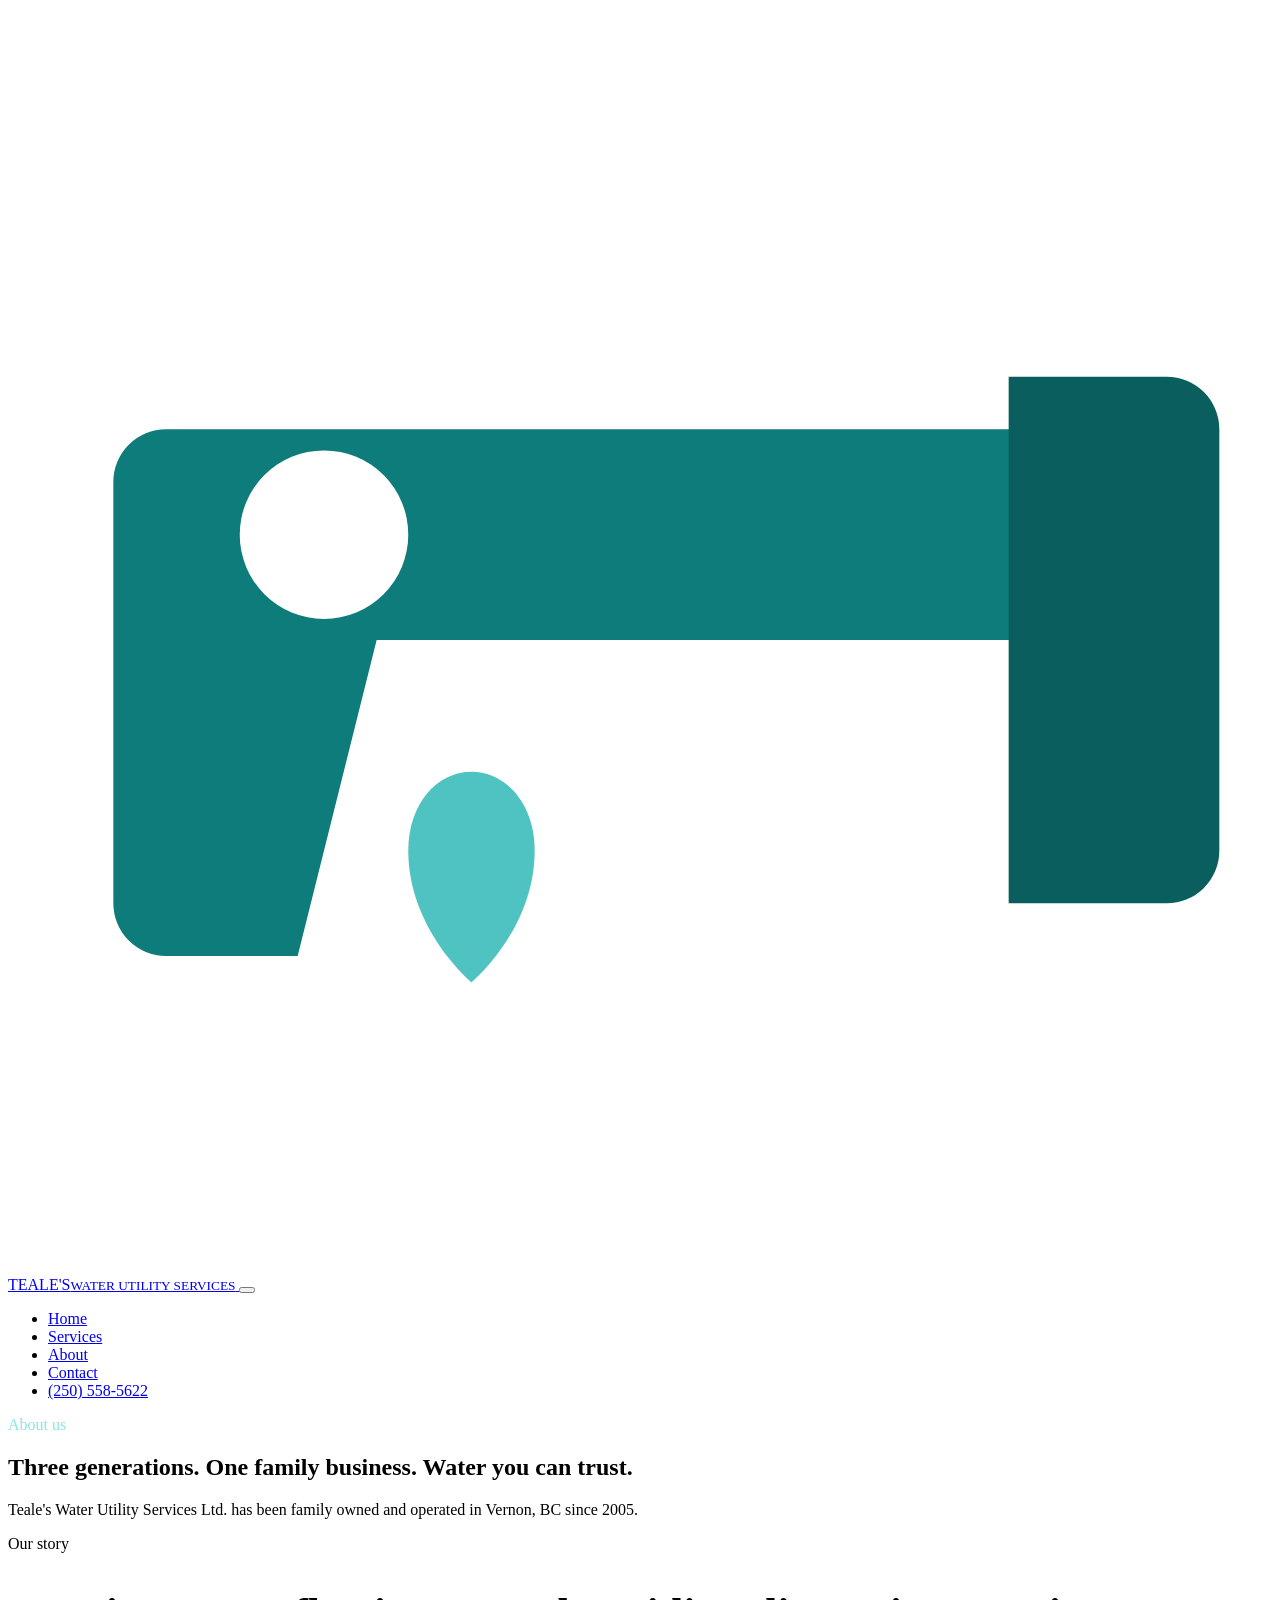
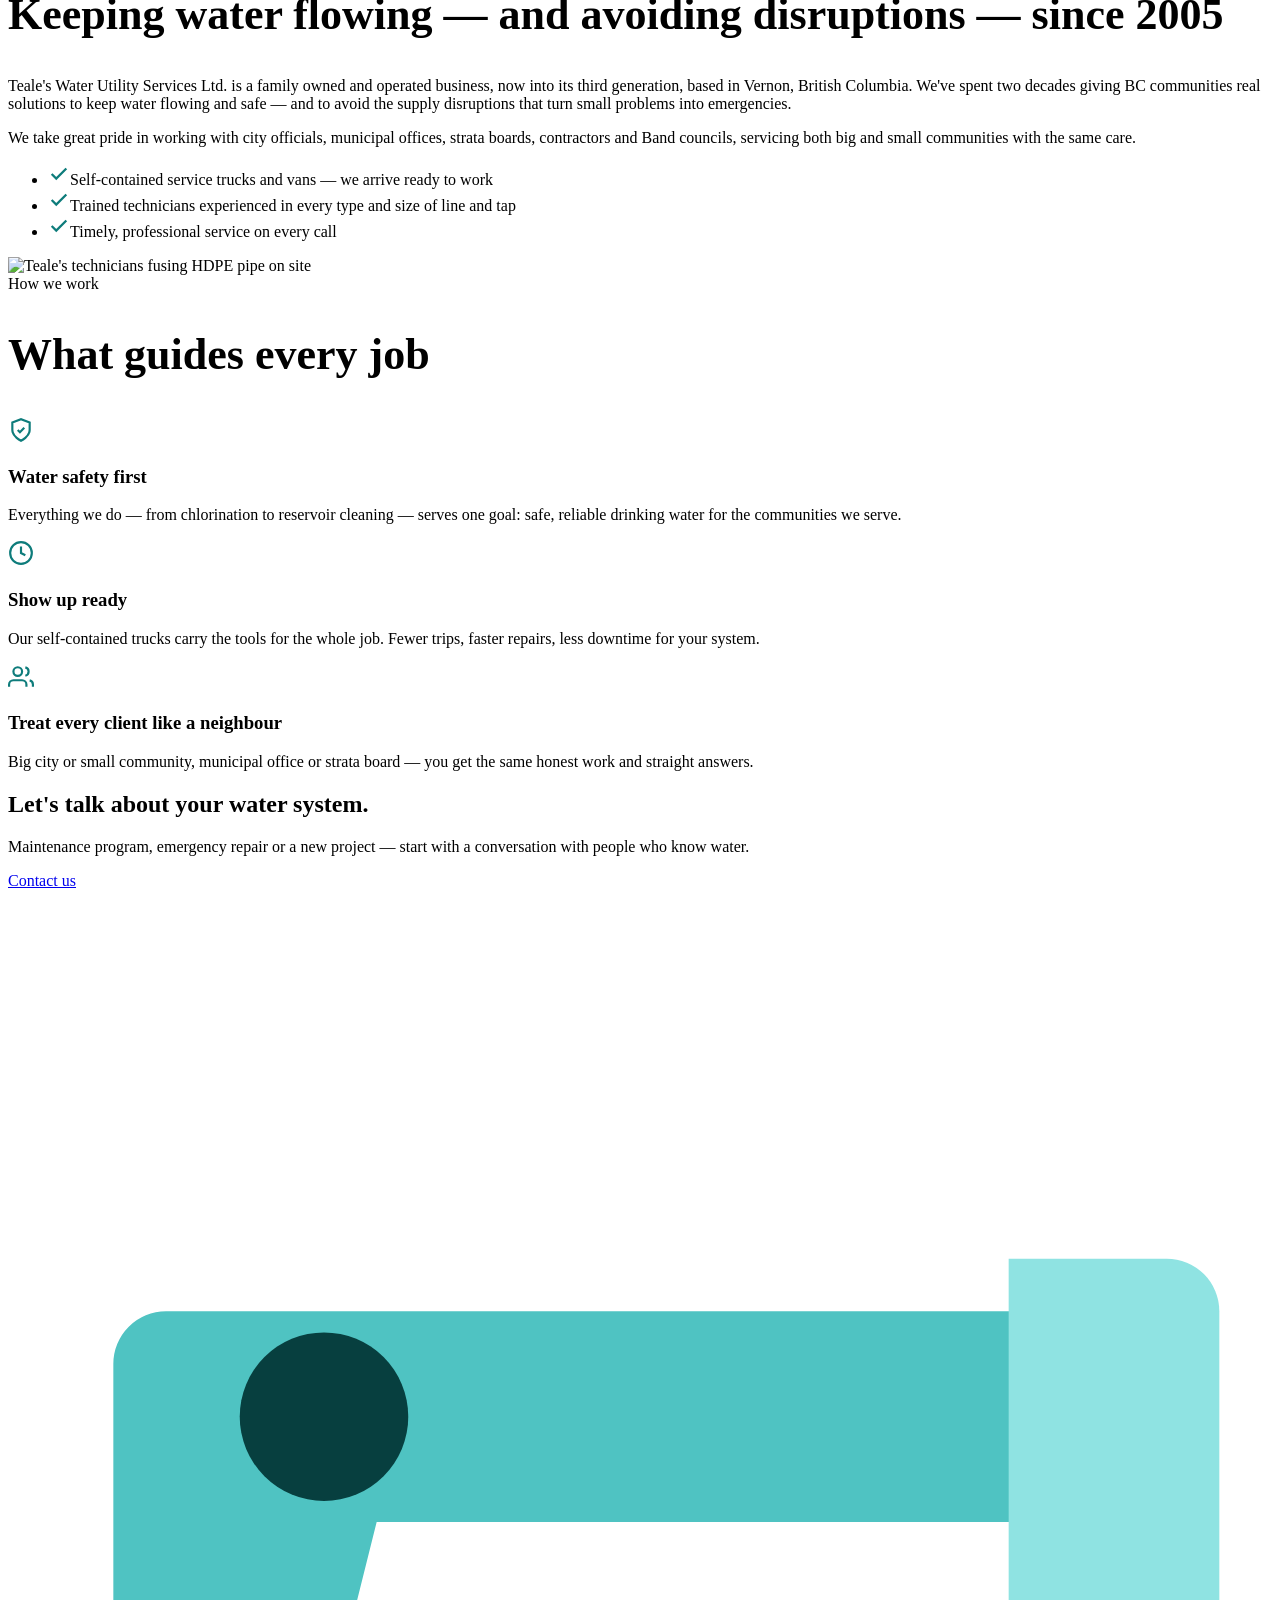
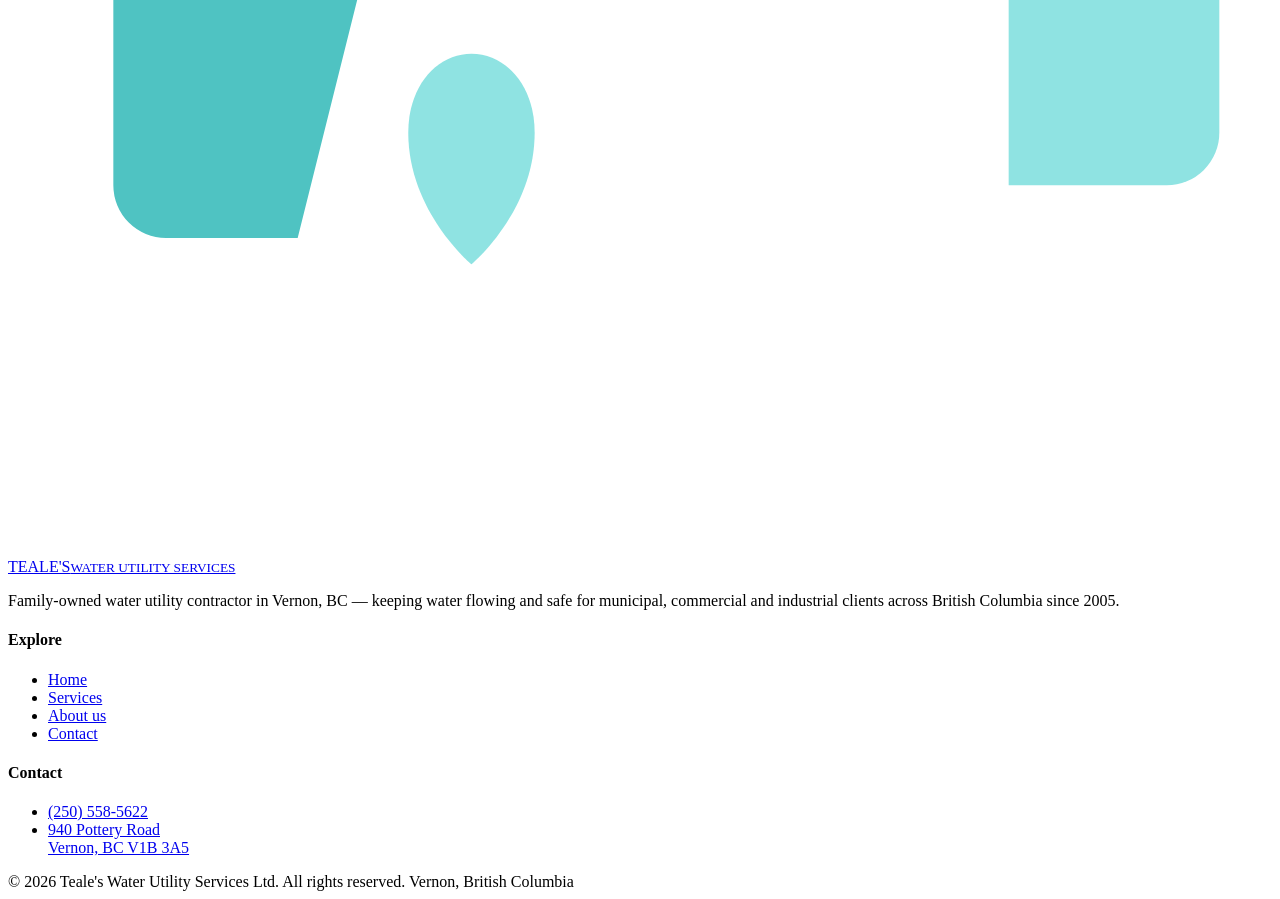
==== about.html @ 13ee0e06 "Add about.html" ====
<!DOCTYPE html>
<html lang="en">
<head>
<meta charset="UTF-8">
<meta name="viewport" content="width=device-width, initial-scale=1.0">
<title>About Us — Teale's Water Utility Services Ltd. | Vernon, BC</title>
<meta name="description" content="Teale's Water Utility Services Ltd. — a family-owned and operated water utility business in Vernon, BC since 2005. Three generations keeping British Columbia's water flowing and safe.">
<link rel="preconnect" href="https://fonts.googleapis.com">
<link rel="preconnect" href="https://fonts.gstatic.com" crossorigin>
<link href="https://fonts.googleapis.com/css2?family=Manrope:wght@400;600;700;800&display=swap" rel="stylesheet">
<link rel="stylesheet" href="styles.css">
<link rel="icon" href="data:image/svg+xml,%3Csvg xmlns='http://www.w3.org/2000/svg' viewBox='0 0 48 48'%3E%3Crect x='6' y='18' width='36' height='12' rx='6' fill='%230e7c7b'/%3E%3Ccircle cx='12' cy='24' r='4' fill='%23ffffff'/%3E%3C/svg%3E">
</head>
<body>

<header class="site-header">
  <div class="container header-inner">
    <a class="brand" href="index.html" aria-label="Teale's Water Utility Services — home">
      <svg class="brand-mark" viewBox="0 0 48 48" aria-hidden="true"><path d="M4 16h34a4 4 0 0 1 0 8H14l-3 12H6a2 2 0 0 1-2-2V18a2 2 0 0 1 2-2z" fill="#0e7c7b"/><path d="M38 14h6a2 2 0 0 1 2 2v16a2 2 0 0 1-2 2h-6z" fill="#0a5f5e"/><circle cx="12" cy="20" r="3.2" fill="#fff"/><path d="M20 32c0 3-2.4 5-2.4 5S15.2 35 15.2 32c0-1.8 1.1-3 2.4-3s2.4 1.2 2.4 3z" fill="#4fc3c2"/></svg>
      <span class="brand-name">TEALE'S<small>WATER UTILITY SERVICES</small></span>
    </a>
    <button class="nav-toggle" aria-label="Menu" aria-expanded="false"><span></span><span></span><span></span></button>
    <nav>
      <ul class="nav-links">
        <li><a href="index.html">Home</a></li>
        <li><a href="services.html">Services</a></li>
        <li><a href="about.html" class="active">About</a></li>
        <li><a href="contact.html">Contact</a></li>
        <li><a class="nav-cta" href="tel:+12505585622">(250) 558-5622</a></li>
      </ul>
    </nav>
  </div>
</header>

<section class="page-hero">
  <div class="container">
    <span class="eyebrow" style="color:#8fe3e2">About us</span>
    <h1>Three generations. One family business. Water you can trust.</h1>
    <p>Teale's Water Utility Services Ltd. has been family owned and operated in Vernon, BC since 2005.</p>
  </div>
</section>

<section class="section">
  <div class="container">
    <div class="about-grid">
      <div class="reveal">
        <span class="eyebrow">Our story</span>
        <h2 style="font-size:clamp(30px,3.8vw,44px)">Keeping water flowing — and avoiding disruptions — since 2005</h2>
        <p style="margin-top:18px;color:var(--muted)">Teale's Water Utility Services Ltd. is a family owned and operated business, now into its third generation, based in Vernon, British Columbia. We've spent two decades giving BC communities real solutions to keep water flowing and safe — and to avoid the supply disruptions that turn small problems into emergencies.</p>
        <p style="margin-top:14px;color:var(--muted)">We take great pride in working with city officials, municipal offices, strata boards, contractors and Band councils, servicing both big and small communities with the same care.</p>
        <ul class="check-list">
          <li><svg width="22" height="22" viewBox="0 0 24 24" fill="none" stroke="#0e7c7b" stroke-width="2.5"><path d="M20 6L9 17l-5-5"/></svg>Self-contained service trucks and vans — we arrive ready to work</li>
          <li><svg width="22" height="22" viewBox="0 0 24 24" fill="none" stroke="#0e7c7b" stroke-width="2.5"><path d="M20 6L9 17l-5-5"/></svg>Trained technicians experienced in every type and size of line and tap</li>
          <li><svg width="22" height="22" viewBox="0 0 24 24" fill="none" stroke="#0e7c7b" stroke-width="2.5"><path d="M20 6L9 17l-5-5"/></svg>Timely, professional service on every call</li>
        </ul>
      </div>
      <div class="about-img reveal reveal-d1"><img src="hdpe.jpg" alt="Teale's technicians fusing HDPE pipe on site"></div>
    </div>
  </div>
</section>

<section class="section section-tint">
  <div class="container">
    <div class="center reveal">
      <span class="eyebrow">How we work</span>
      <h2 style="font-size:clamp(30px,3.8vw,44px)">What guides every job</h2>
    </div>
    <div class="pillars">
      <div class="pillar reveal">
        <div class="why-icon"><svg width="26" height="26" viewBox="0 0 24 24" fill="none" stroke="#0e7c7b" stroke-width="2"><path d="M12 22s8-4 8-10V5l-8-3-8 3v7c0 6 8 10 8 10z"/><path d="M9 12l2 2 4-4"/></svg></div>
        <h3>Water safety first</h3>
        <p>Everything we do — from chlorination to reservoir cleaning — serves one goal: safe, reliable drinking water for the communities we serve.</p>
      </div>
      <div class="pillar reveal reveal-d1">
        <div class="why-icon"><svg width="26" height="26" viewBox="0 0 24 24" fill="none" stroke="#0e7c7b" stroke-width="2"><circle cx="12" cy="12" r="10"/><path d="M12 6v6l4 2"/></svg></div>
        <h3>Show up ready</h3>
        <p>Our self-contained trucks carry the tools for the whole job. Fewer trips, faster repairs, less downtime for your system.</p>
      </div>
      <div class="pillar reveal reveal-d2">
        <div class="why-icon"><svg width="26" height="26" viewBox="0 0 24 24" fill="none" stroke="#0e7c7b" stroke-width="2"><path d="M17 21v-2a4 4 0 0 0-4-4H5a4 4 0 0 0-4 4v2"/><circle cx="9" cy="7" r="4"/><path d="M23 21v-2a4 4 0 0 0-3-3.87M16 3.13a4 4 0 0 1 0 7.75"/></svg></div>
        <h3>Treat every client like a neighbour</h3>
        <p>Big city or small community, municipal office or strata board — you get the same honest work and straight answers.</p>
      </div>
    </div>
  </div>
</section>

<section class="section">
  <div class="container">
    <div class="cta-band reveal">
      <div>
        <h2>Let's talk about your water system.</h2>
        <p>Maintenance program, emergency repair or a new project — start with a conversation with people who know water.</p>
      </div>
      <a class="btn btn-primary" href="contact.html">Contact us</a>
    </div>
  </div>
</section>

<footer>
  <div class="container footer-grid">
    <div class="footer-brand">
      <a class="brand" href="index.html">
        <svg class="brand-mark" viewBox="0 0 48 48" aria-hidden="true"><path d="M4 16h34a4 4 0 0 1 0 8H14l-3 12H6a2 2 0 0 1-2-2V18a2 2 0 0 1 2-2z" fill="#4fc3c2"/><path d="M38 14h6a2 2 0 0 1 2 2v16a2 2 0 0 1-2 2h-6z" fill="#8fe3e2"/><circle cx="12" cy="20" r="3.2" fill="#073f3f"/><path d="M20 32c0 3-2.4 5-2.4 5S15.2 35 15.2 32c0-1.8 1.1-3 2.4-3s2.4 1.2 2.4 3z" fill="#8fe3e2"/></svg>
        <span class="brand-name">TEALE'S<small>WATER UTILITY SERVICES</small></span>
      </a>
      <p>Family-owned water utility contractor in Vernon, BC — keeping water flowing and safe for municipal, commercial and industrial clients across British Columbia since 2005.</p>
    </div>
    <div>
      <h4>Explore</h4>
      <ul>
        <li><a href="index.html">Home</a></li>
        <li><a href="services.html">Services</a></li>
        <li><a href="about.html">About us</a></li>
        <li><a href="contact.html">Contact</a></li>
      </ul>
    </div>
    <div>
      <h4>Contact</h4>
      <ul>
        <li><a href="tel:+12505585622">(250) 558-5622</a></li>
        <li><a href="contact.html">940 Pottery Road<br>Vernon, BC V1B 3A5</a></li>
      </ul>
    </div>
  </div>
  <div class="container footer-bottom">
    <span>© <span data-year>2026</span> Teale's Water Utility Services Ltd. All rights reserved.</span>
    <span>Vernon, British Columbia</span>
  </div>
</footer>

<script src="script.js"></script>
</body>
</html>
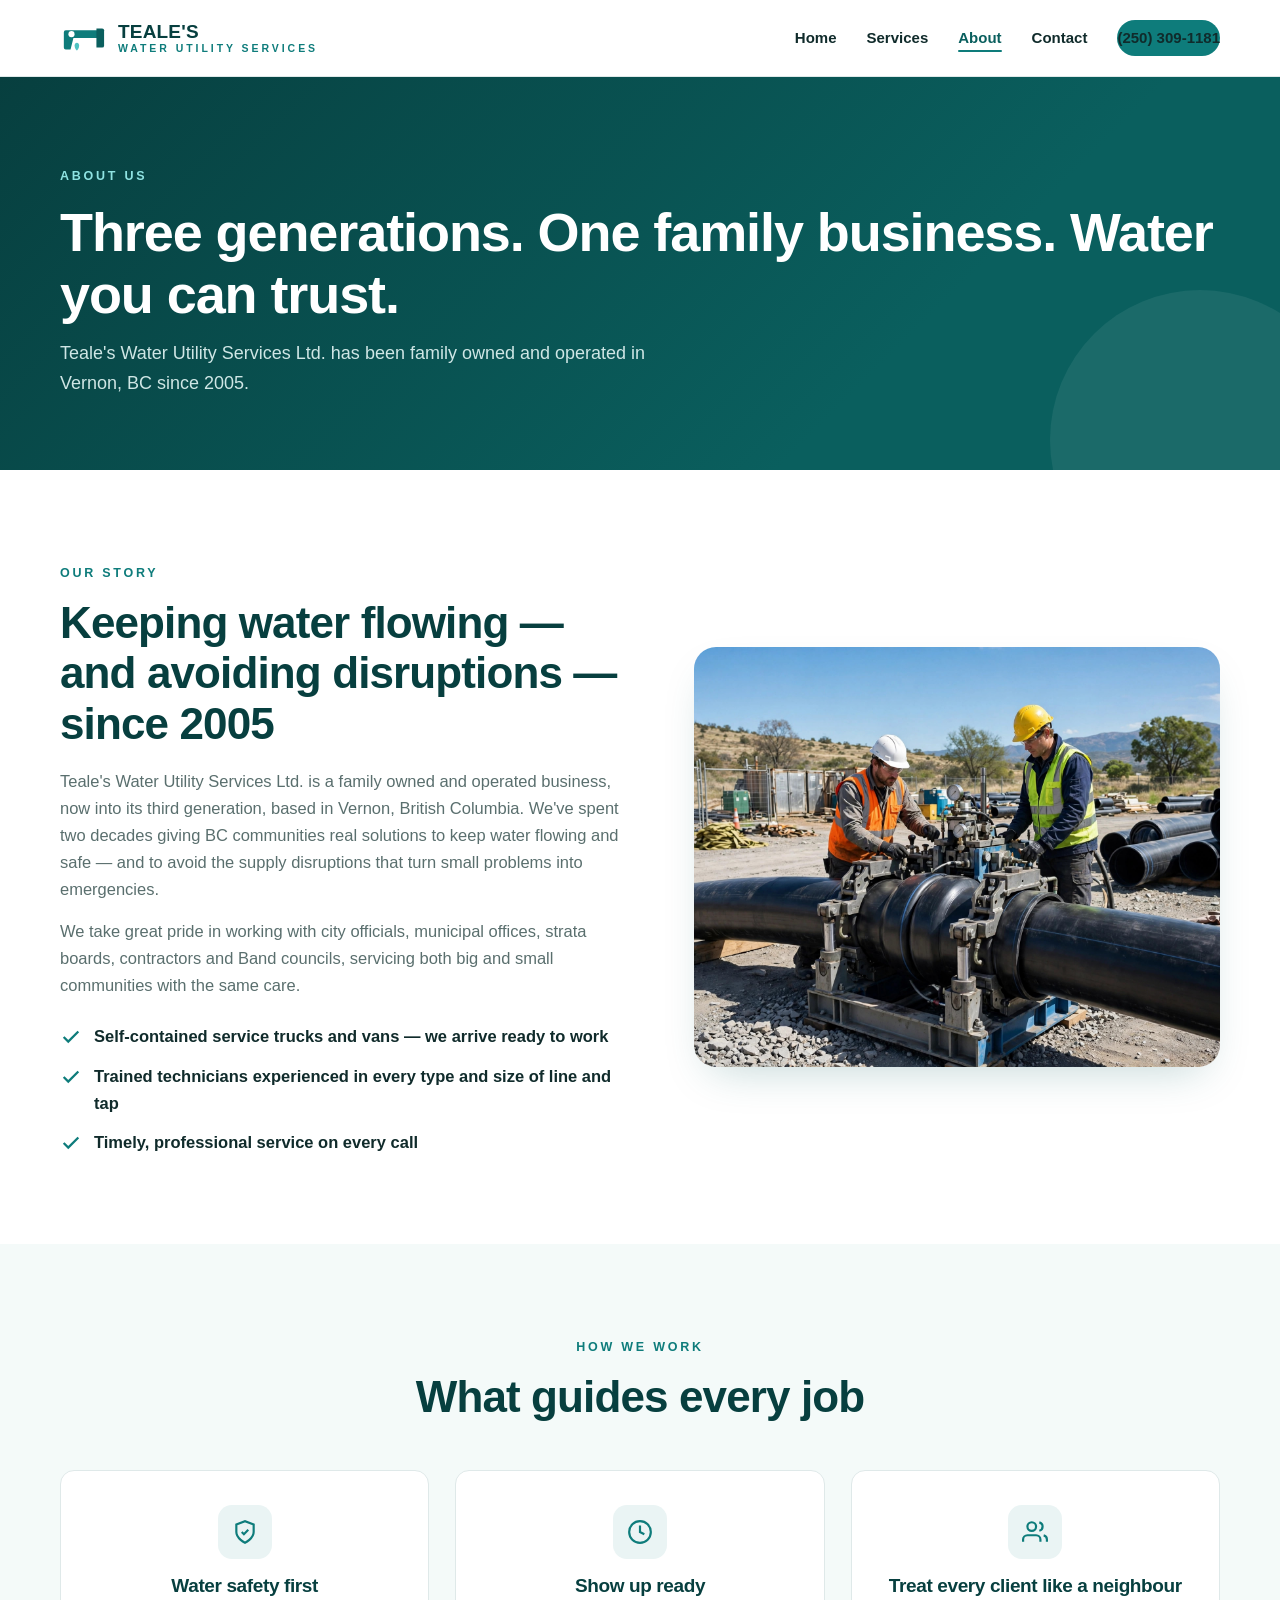
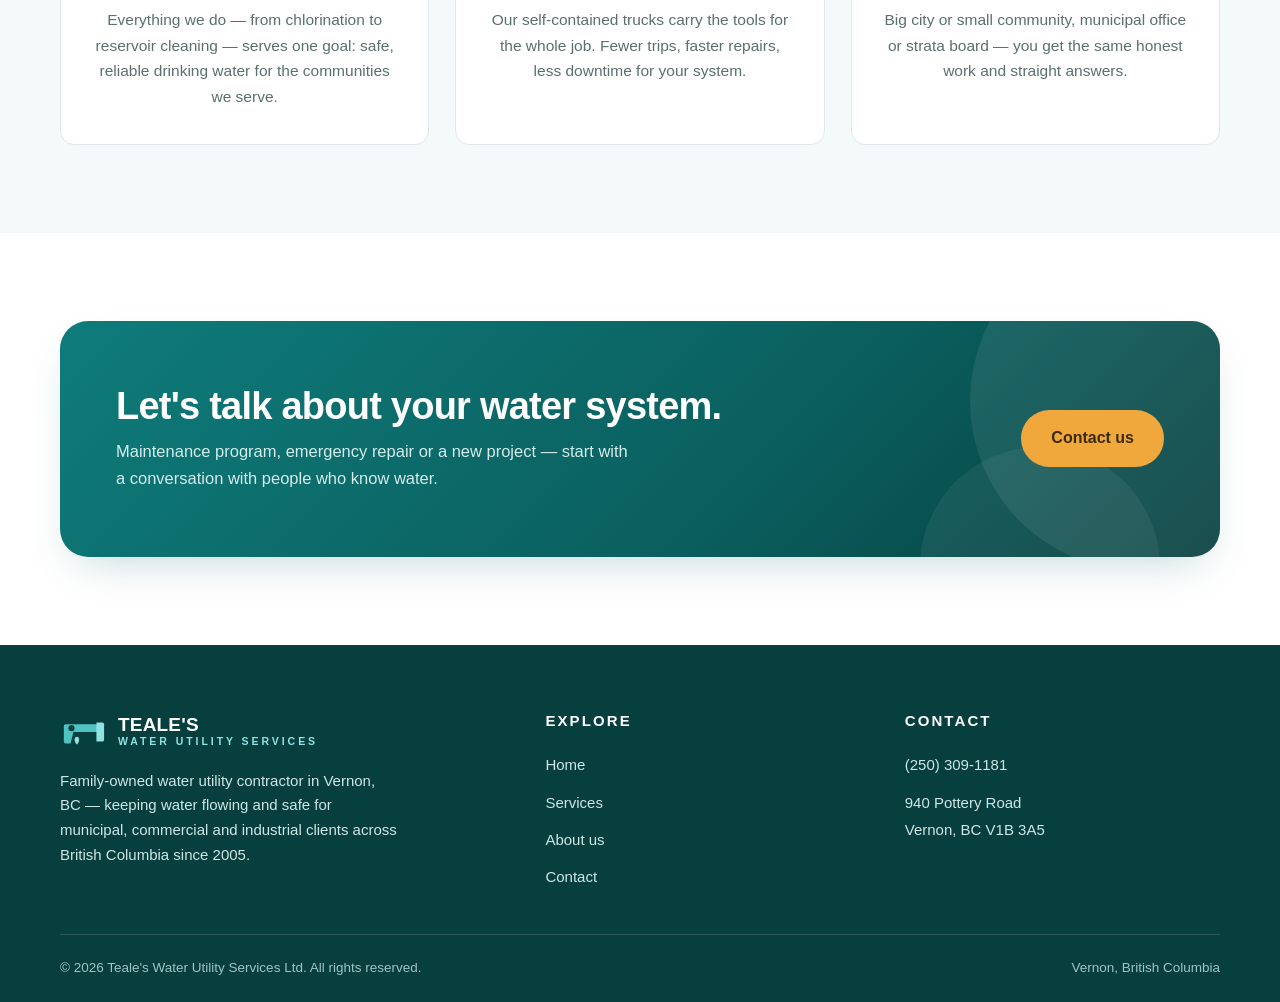
==== commit 63a14ace: "Update about.html" ====
--- a/about.html
+++ b/about.html
@@ -26,7 +26,7 @@
         <li><a href="services.html">Services</a></li>
         <li><a href="about.html" class="active">About</a></li>
         <li><a href="contact.html">Contact</a></li>
-        <li><a class="nav-cta" href="tel:+12505585622">(250) 558-5622</a></li>
+        <li><a class="nav-cta" href="tel:+12503091181">(250) 309-1181</a></li>
       </ul>
     </nav>
   </div>
@@ -118,7 +118,7 @@
     <div>
       <h4>Contact</h4>
       <ul>
-        <li><a href="tel:+12505585622">(250) 558-5622</a></li>
+        <li><a href="tel:+12503091181">(250) 309-1181</a></li>
         <li><a href="contact.html">940 Pottery Road<br>Vernon, BC V1B 3A5</a></li>
       </ul>
     </div>
--- a/styles.css
+++ b/styles.css
@@ -0,0 +1,233 @@
+/* Teale's Water Utility Services — premium static site */
+:root{
+  --teal:#0e7c7b;
+  --teal-dark:#0a5f5e;
+  --teal-deep:#073f3f;
+  --teal-tint:#eaf4f4;
+  --teal-faint:#f4faf9;
+  --ink:#102b2b;
+  --muted:#5a6f6e;
+  --line:#dfe9e9;
+  --amber:#f0a83c;
+  --amber-dark:#d18f22;
+  --white:#ffffff;
+  --radius:14px;
+  --shadow:0 18px 45px -18px rgba(10,95,94,.28);
+  --shadow-sm:0 8px 24px -12px rgba(10,95,94,.22);
+  --font:"Manrope",-apple-system,BlinkMacSystemFont,"Segoe UI",Roboto,Arial,sans-serif;
+}
+*{box-sizing:border-box;margin:0;padding:0}
+html{scroll-behavior:smooth}
+body{font-family:var(--font);color:var(--ink);background:var(--white);line-height:1.65;font-size:16.5px;-webkit-font-smoothing:antialiased}
+img{max-width:100%;display:block}
+a{color:var(--teal);text-decoration:none}
+.container{width:min(1160px,92%);margin:0 auto}
+h1,h2,h3{line-height:1.15;letter-spacing:-.02em;color:var(--teal-deep)}
+.section{padding:88px 0}
+.section-tint{background:var(--teal-faint)}
+.eyebrow{display:inline-block;font-size:12.5px;font-weight:800;letter-spacing:.22em;text-transform:uppercase;color:var(--teal);margin-bottom:14px}
+.lead{font-size:19px;color:var(--muted);max-width:640px}
+.center{text-align:center}
+.center .lead{margin:0 auto}
+
+/* ---------- header ---------- */
+.site-header{position:sticky;top:0;z-index:100;background:rgba(255,255,255,.94);backdrop-filter:blur(12px);border-bottom:1px solid var(--line)}
+.header-inner{display:flex;align-items:center;justify-content:space-between;height:76px}
+.brand{display:flex;align-items:center;gap:12px;color:var(--teal-deep)}
+.brand-mark{width:46px;height:46px;flex:0 0 46px}
+.brand-name{font-weight:800;font-size:19px;letter-spacing:.01em;line-height:1.1}
+.brand-name small{display:block;font-size:10.5px;font-weight:700;letter-spacing:.28em;color:var(--teal)}
+.nav-links{display:flex;align-items:center;gap:30px;list-style:none}
+.nav-links a{color:var(--ink);font-weight:700;font-size:15px;position:relative;padding:6px 0}
+.nav-links a::after{content:"";position:absolute;left:0;bottom:0;height:2.5px;width:0;background:var(--teal);border-radius:2px;transition:width .25s ease}
+.nav-links a:hover::after,.nav-links a.active::after{width:100%}
+.nav-links a.active{color:var(--teal-dark)}
+.nav-cta{display:inline-flex;align-items:center;gap:8px;background:var(--teal);color:#fff;font-weight:800;font-size:15px;padding:11px 22px;border-radius:999px;transition:transform .2s ease,box-shadow .2s ease,background .2s ease}
+.nav-cta:hover{background:var(--teal-dark);transform:translateY(-2px);box-shadow:var(--shadow-sm);color:#fff}
+.nav-cta::after{display:none}
+.nav-toggle{display:none;background:none;border:0;cursor:pointer;padding:10px}
+.nav-toggle span{display:block;width:26px;height:3px;background:var(--teal-deep);border-radius:2px;margin:5px 0;transition:.25s}
+
+/* ---------- hero ---------- */
+.hero{position:relative;min-height:88vh;display:flex;align-items:flex-end;color:#fff;overflow:hidden}
+.hero-bg{position:absolute;inset:0}
+.hero-bg img{width:100%;height:100%;object-fit:cover}
+.hero-shade{position:absolute;inset:0;background:linear-gradient(180deg,rgba(7,63,63,.28) 0%,rgba(7,63,63,.08) 35%,rgba(7,63,63,.78) 100%)}
+.hero-content{position:relative;z-index:2;padding:0 0 96px}
+.hero h1{color:#fff;font-size:clamp(38px,5.6vw,68px);max-width:800px;font-weight:800}
+.hero h1 em{font-style:normal;color:#8fe3e2}
+.hero p{margin-top:18px;font-size:19px;max-width:620px;color:#eaf4f4}
+.hero-actions{margin-top:30px;display:flex;gap:14px;flex-wrap:wrap}
+.btn{display:inline-flex;align-items:center;gap:10px;font-weight:800;font-size:16px;padding:15px 30px;border-radius:999px;transition:transform .2s ease,box-shadow .2s ease,background .2s ease;cursor:pointer;border:0}
+.btn-primary{background:var(--amber);color:#3a2a05}
+.btn-primary:hover{background:#ffc25e;transform:translateY(-2px);box-shadow:0 14px 30px -10px rgba(240,168,60,.55)}
+.btn-ghost{background:rgba(255,255,255,.14);color:#fff;border:1.5px solid rgba(255,255,255,.55);backdrop-filter:blur(6px)}
+.btn-ghost:hover{background:rgba(255,255,255,.28);transform:translateY(-2px)}
+.hero-badges{margin-top:34px;display:flex;gap:12px;flex-wrap:wrap}
+.hero-badge{display:inline-flex;align-items:center;gap:8px;background:rgba(255,255,255,.13);border:1px solid rgba(255,255,255,.3);backdrop-filter:blur(8px);padding:9px 16px;border-radius:999px;font-size:14px;font-weight:700}
+
+/* ---------- spotlight (flagship leak detection) ---------- */
+.spotlight{background:var(--teal-deep);color:#eaf4f4;border-radius:28px;overflow:hidden;box-shadow:var(--shadow)}
+.spotlight-grid{display:grid;grid-template-columns:1.05fr 1fr;min-height:480px}
+.spotlight-copy{padding:64px 56px;display:flex;flex-direction:column;justify-content:center}
+.spotlight-copy h2{color:#fff;font-size:clamp(30px,3.6vw,44px)}
+.spotlight-copy .eyebrow{color:#8fe3e2}
+.spotlight-copy p{color:#cfe6e5;margin-top:16px}
+.spotlight-list{list-style:none;margin-top:24px;display:grid;gap:12px}
+.spotlight-list li{display:flex;gap:12px;align-items:flex-start;font-weight:600}
+.spotlight-list svg{flex:0 0 22px;margin-top:3px}
+.spotlight-img{min-height:320px}
+.spotlight-img img{width:100%;height:100%;object-fit:cover}
+
+/* ---------- service cards ---------- */
+.cards{display:grid;grid-template-columns:repeat(3,1fr);gap:26px;margin-top:48px}
+.card{background:#fff;border:1px solid var(--line);border-radius:var(--radius);overflow:hidden;transition:transform .25s ease,box-shadow .25s ease;display:flex;flex-direction:column}
+.card:hover{transform:translateY(-6px);box-shadow:var(--shadow)}
+.card-img{height:200px;overflow:hidden}
+.card-img img{width:100%;height:100%;object-fit:cover;transition:transform .5s ease}
+.card:hover .card-img img{transform:scale(1.06)}
+.card-body{padding:28px;display:flex;flex-direction:column;flex:1}
+.card-body h3{font-size:20px;margin-bottom:10px}
+.card-body p{color:var(--muted);font-size:15.5px;flex:1}
+.card-link{margin-top:18px;font-weight:800;display:inline-flex;align-items:center;gap:8px}
+.card-link:hover{gap:12px}
+.card-flag{position:relative}
+.card-flag::before{content:"Flagship service";position:absolute;top:14px;left:14px;background:var(--amber);color:#3a2a05;font-size:11.5px;font-weight:800;letter-spacing:.12em;text-transform:uppercase;padding:7px 14px;border-radius:999px;z-index:2}
+
+/* ---------- why us ---------- */
+.why-grid{display:grid;grid-template-columns:repeat(2,1fr);gap:26px;margin-top:48px}
+.why-item{display:flex;gap:18px;background:#fff;border:1px solid var(--line);border-radius:var(--radius);padding:28px;transition:box-shadow .25s ease,transform .25s ease}
+.why-item:hover{box-shadow:var(--shadow-sm);transform:translateY(-3px)}
+.why-icon{flex:0 0 54px;width:54px;height:54px;border-radius:14px;background:var(--teal-tint);display:flex;align-items:center;justify-content:center}
+.why-item h3{font-size:18.5px;margin-bottom:8px}
+.why-item p{color:var(--muted);font-size:15.5px}
+
+/* ---------- service area ---------- */
+.area-grid{display:grid;grid-template-columns:1fr 1fr;gap:56px;align-items:center;margin-top:48px}
+.area-list{list-style:none;display:flex;flex-wrap:wrap;gap:10px;margin-top:22px}
+.area-list li{background:var(--teal-tint);color:var(--teal-dark);font-weight:700;font-size:14.5px;padding:10px 18px;border-radius:999px}
+.area-img{border-radius:22px;overflow:hidden;box-shadow:var(--shadow)}
+.area-img img{width:100%;height:100%;object-fit:cover;min-height:380px}
+
+/* ---------- FAQ ---------- */
+.faq{max-width:780px;margin:44px auto 0}
+.faq-item{background:#fff;border:1px solid var(--line);border-radius:var(--radius);margin-bottom:14px;overflow:hidden;transition:box-shadow .2s ease}
+.faq-item.open{box-shadow:var(--shadow-sm)}
+.faq-q{width:100%;background:none;border:0;cursor:pointer;display:flex;justify-content:space-between;align-items:center;gap:16px;padding:22px 26px;font-family:var(--font);font-size:17px;font-weight:800;color:var(--teal-deep);text-align:left}
+.faq-q .plus{flex:0 0 30px;width:30px;height:30px;border-radius:50%;background:var(--teal-tint);color:var(--teal);display:flex;align-items:center;justify-content:center;font-size:20px;font-weight:400;transition:transform .3s ease,background .3s ease,color .3s ease}
+.faq-item.open .plus{transform:rotate(45deg);background:var(--teal);color:#fff}
+.faq-a{max-height:0;overflow:hidden;transition:max-height .35s ease}
+.faq-a-inner{padding:0 26px 24px;color:var(--muted);font-size:16px}
+
+/* ---------- CTA band ---------- */
+.cta-band{background:linear-gradient(135deg,var(--teal) 0%,var(--teal-dark) 60%,var(--teal-deep) 100%);border-radius:28px;padding:64px 56px;color:#fff;display:flex;align-items:center;justify-content:space-between;gap:32px;flex-wrap:wrap;box-shadow:var(--shadow);position:relative;overflow:hidden}
+.cta-band::before{content:"";position:absolute;right:-90px;top:-90px;width:340px;height:340px;border-radius:50%;background:rgba(255,255,255,.08)}
+.cta-band::after{content:"";position:absolute;right:60px;bottom:-130px;width:240px;height:240px;border-radius:50%;background:rgba(255,255,255,.06)}
+.cta-band h2{color:#fff;font-size:clamp(26px,3.4vw,38px);position:relative;z-index:1}
+.cta-band p{color:#d5eceb;margin-top:10px;max-width:520px;position:relative;z-index:1}
+.cta-band .btn{position:relative;z-index:1}
+
+/* ---------- page hero ---------- */
+.page-hero{background:linear-gradient(135deg,var(--teal-deep),var(--teal-dark) 70%);color:#fff;padding:84px 0 72px;position:relative;overflow:hidden}
+.page-hero::after{content:"";position:absolute;right:-70px;bottom:-120px;width:300px;height:300px;border-radius:50%;background:rgba(255,255,255,.07)}
+.page-hero h1{color:#fff;font-size:clamp(34px,4.6vw,54px)}
+.page-hero p{color:#cfe6e5;margin-top:14px;max-width:640px;font-size:18px}
+
+/* ---------- service detail ---------- */
+.service-detail{display:grid;grid-template-columns:1fr 1fr;gap:56px;align-items:center;padding:64px 0;border-bottom:1px solid var(--line)}
+.service-detail:last-of-type{border-bottom:0}
+.service-detail.flip .service-copy{order:2}
+.service-detail.flip .service-img{order:1}
+.service-img{border-radius:20px;overflow:hidden;box-shadow:var(--shadow-sm)}
+.service-img img{width:100%;height:100%;object-fit:cover;min-height:340px}
+.service-copy h2{font-size:clamp(26px,3.2vw,36px);margin-bottom:6px}
+.service-copy .eyebrow{margin-bottom:10px}
+.service-copy p{color:var(--muted);margin-top:14px}
+.service-copy ul{list-style:none;margin-top:20px;display:grid;gap:10px}
+.service-copy ul li{display:flex;gap:10px;align-items:flex-start;color:var(--ink);font-weight:600;font-size:15.5px}
+.service-copy ul svg{flex:0 0 20px;margin-top:4px}
+.service-num{font-size:13px;font-weight:800;letter-spacing:.2em;color:var(--teal);text-transform:uppercase}
+
+/* ---------- about ---------- */
+.about-grid{display:grid;grid-template-columns:1.1fr 1fr;gap:56px;align-items:center}
+.about-img{border-radius:22px;overflow:hidden;box-shadow:var(--shadow)}
+.about-img img{width:100%;height:100%;object-fit:cover;min-height:420px}
+.check-list{list-style:none;margin-top:24px;display:grid;gap:12px}
+.check-list li{display:flex;gap:12px;align-items:flex-start;font-weight:600}
+.check-list svg{flex:0 0 22px;margin-top:3px}
+.pillars{display:grid;grid-template-columns:repeat(3,1fr);gap:26px;margin-top:48px}
+.pillar{background:#fff;border:1px solid var(--line);border-radius:var(--radius);padding:34px 30px;text-align:center;transition:transform .25s ease,box-shadow .25s ease}
+.pillar:hover{transform:translateY(-5px);box-shadow:var(--shadow-sm)}
+.pillar h3{margin:16px 0 10px;font-size:19px}
+.pillar p{color:var(--muted);font-size:15.5px}
+.pillar .why-icon{margin:0 auto}
+
+/* ---------- contact ---------- */
+.contact-grid{display:grid;grid-template-columns:1fr 1.15fr;gap:40px;margin-top:48px;align-items:start}
+.contact-cards{display:grid;gap:18px}
+.contact-card{background:#fff;border:1px solid var(--line);border-radius:var(--radius);padding:26px;display:flex;gap:18px;align-items:flex-start;transition:box-shadow .25s ease,transform .25s ease}
+.contact-card:hover{box-shadow:var(--shadow-sm);transform:translateY(-3px)}
+.contact-card h3{font-size:17px;margin-bottom:4px}
+.contact-card p,.contact-card a{color:var(--muted);font-size:15.5px}
+.contact-card a.big{font-size:22px;font-weight:800;color:var(--teal-dark)}
+.form-card{background:#fff;border:1px solid var(--line);border-radius:20px;padding:38px;box-shadow:var(--shadow-sm)}
+.form-card h2{font-size:26px;margin-bottom:8px}
+.form-card>p{color:var(--muted);font-size:15.5px;margin-bottom:26px}
+.field{margin-bottom:18px}
+.field label{display:block;font-weight:700;font-size:14px;margin-bottom:7px}
+.field input,.field textarea,.field select{width:100%;font-family:var(--font);font-size:16px;padding:13px 16px;border:1.5px solid var(--line);border-radius:10px;background:var(--teal-faint);color:var(--ink);transition:border-color .2s ease,box-shadow .2s ease}
+.field input:focus,.field textarea:focus,.field select:focus{outline:none;border-color:var(--teal);box-shadow:0 0 0 4px rgba(14,124,123,.14);background:#fff}
+.field textarea{min-height:130px;resize:vertical}
+.form-row{display:grid;grid-template-columns:1fr 1fr;gap:16px}
+.form-note{font-size:13.5px;color:var(--muted);margin-top:14px}
+
+/* ---------- footer ---------- */
+footer{background:var(--teal-deep);color:#cfe6e5;margin-top:0}
+.footer-grid{display:grid;grid-template-columns:1.4fr 1fr 1fr;gap:44px;padding:64px 0 44px}
+.footer-brand .brand-name{color:#fff}
+.footer-brand .brand-name small{color:#8fe3e2}
+footer p{font-size:15px;margin-top:14px;max-width:340px}
+footer h4{color:#fff;font-size:15px;letter-spacing:.14em;text-transform:uppercase;margin-bottom:18px}
+footer ul{list-style:none;display:grid;gap:10px}
+footer ul a{color:#cfe6e5;font-size:15px}
+footer ul a:hover{color:#fff;text-decoration:underline}
+.footer-bottom{border-top:1px solid rgba(255,255,255,.14);padding:22px 0;display:flex;justify-content:space-between;gap:12px;flex-wrap:wrap;font-size:13.5px;color:#9cc5c4}
+
+/* ---------- reveal animation ---------- */
+.reveal{opacity:0;transform:translateY(28px);transition:opacity .7s ease,transform .7s ease}
+.reveal.visible{opacity:1;transform:none}
+.reveal-d1{transition-delay:.1s}.reveal-d2{transition-delay:.2s}.reveal-d3{transition-delay:.3s}
+@media (prefers-reduced-motion:reduce){.reveal{opacity:1;transform:none;transition:none}html{scroll-behavior:auto}}
+
+/* ---------- responsive ---------- */
+@media(max-width:960px){
+  .cards{grid-template-columns:repeat(2,1fr)}
+  .why-grid{grid-template-columns:1fr}
+  .spotlight-grid{grid-template-columns:1fr}
+  .spotlight-img{min-height:280px;order:-1}
+  .spotlight-copy{padding:44px 32px}
+  .area-grid{grid-template-columns:1fr}
+  .service-detail{grid-template-columns:1fr;gap:28px;padding:48px 0}
+  .service-detail.flip .service-copy{order:0}
+  .service-detail.flip .service-img{order:0}
+  .about-grid{grid-template-columns:1fr}
+  .pillars{grid-template-columns:1fr}
+  .contact-grid{grid-template-columns:1fr}
+  .cta-band{padding:48px 34px}
+}
+@media(max-width:720px){
+  .nav-links{position:fixed;inset:76px 0 auto 0;background:#fff;flex-direction:column;align-items:stretch;gap:0;padding:12px 4%;border-bottom:1px solid var(--line);box-shadow:0 20px 40px -20px rgba(0,0,0,.2);transform:translateY(-130%);transition:transform .3s ease;z-index:99}
+  .nav-links.open{transform:none}
+  .nav-links li{border-top:1px solid var(--line)}
+  .nav-links a{display:block;padding:15px 6px}
+  .nav-links a::after{display:none}
+  .nav-links .nav-cta{margin:12px 0;text-align:center;justify-content:center}
+  .nav-toggle{display:block}
+  .cards{grid-template-columns:1fr}
+  .section{padding:64px 0}
+  .hero{min-height:82vh}
+  .hero-content{padding-bottom:72px}
+  .form-row{grid-template-columns:1fr}
+  .form-card{padding:28px 22px}
+  .footer-grid{grid-template-columns:1fr;gap:32px}
+}
